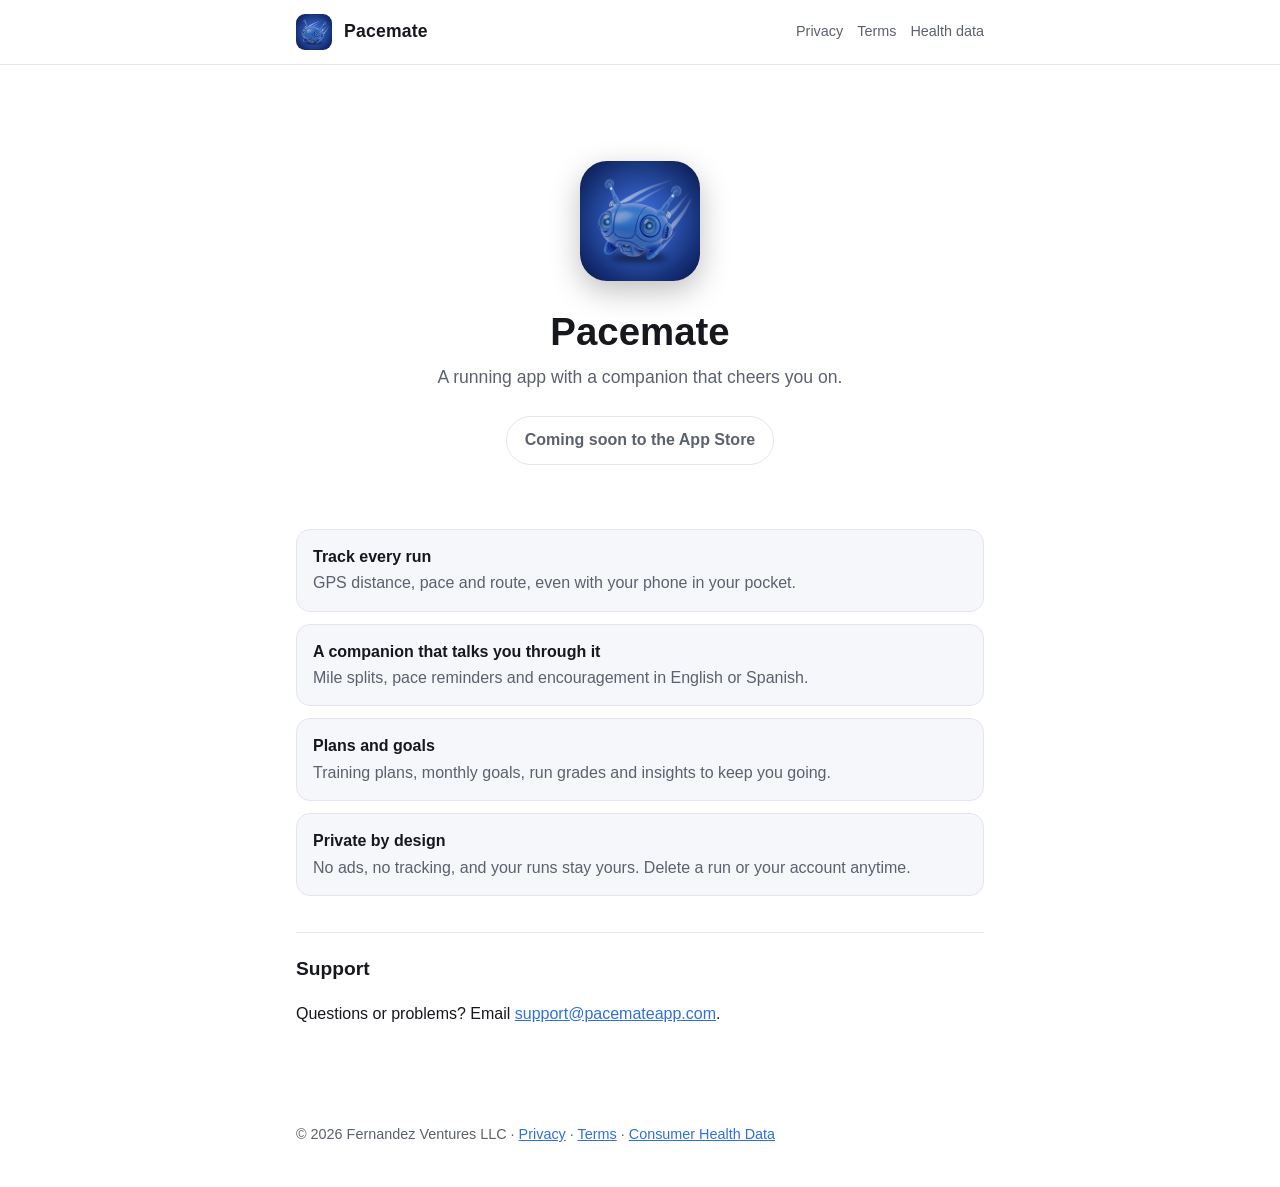
==== index.html @ 358ebb67 "Pacemate website: home, privacy, terms, consumer health data Co-Authored-By: Claude Opus 5.5 <norepl" ====
<!doctype html>
<html lang="en">
<head>
<meta charset="utf-8">
<meta name="viewport" content="width=device-width, initial-scale=1">
<title>Pacemate</title>
<meta name="description" content="Pacemate is a running app with a companion that cheers you on: GPS run tracking, spoken updates, training plans and goals.">
<link rel="icon" href="favicon.png">
<link rel="stylesheet" href="style.css">
<style>
  .hero { text-align:center; padding:56px 0 24px; }
  .hero img { width:120px; height:120px; border-radius:27px; box-shadow:0 10px 30px rgba(0,0,0,.25); }
  .hero h1 { font-size:2.4rem; margin:20px 0 8px; }
  .hero p { color:var(--muted); font-size:1.1rem; margin:0 auto; max-width:460px; }
  .badge { display:inline-block; margin-top:24px; padding:10px 18px; border-radius:999px; border:1px solid var(--line); color:var(--muted); font-weight:600; }
  .features { list-style:none; padding:0; margin:40px 0 0; display:grid; gap:12px; }
  .features li { background:var(--card); border:1px solid var(--line); border-radius:14px; padding:14px 16px; margin:0; }
  .features strong { display:block; }
  .features span { color:var(--muted); }
</style>
</head>
<body>
<header class="site">
  <div class="bar">
    <img src="icon.png" alt="Pacemate app icon">
    <span class="name">Pacemate</span>
    <nav>
      <a href="privacy.html">Privacy</a>
      <a href="terms.html">Terms</a>
      <a href="consumer-health-data.html">Health data</a>
    </nav>
  </div>
</header>
<main>
  <section class="hero">
    <img src="icon.png" alt="">
    <h1>Pacemate</h1>
    <p>A running app with a companion that cheers you on.</p>
    <span class="badge">Coming soon to the App Store</span>
  </section>

  <ul class="features">
    <li><strong>Track every run</strong><span>GPS distance, pace and route, even with your phone in your pocket.</span></li>
    <li><strong>A companion that talks you through it</strong><span>Mile splits, pace reminders and encouragement in English or Spanish.</span></li>
    <li><strong>Plans and goals</strong><span>Training plans, monthly goals, run grades and insights to keep you going.</span></li>
    <li><strong>Private by design</strong><span>No ads, no tracking, and your runs stay yours. Delete a run or your account anytime.</span></li>
  </ul>

  <h2 id="support">Support</h2>
  <p>Questions or problems? Email <a href="mailto:support@pacemateapp.com">support@pacemateapp.com</a>.</p>
</main>
<footer>&copy; 2026 Fernandez Ventures LLC &middot; <a href="privacy.html">Privacy</a> &middot; <a href="terms.html">Terms</a> &middot; <a href="consumer-health-data.html">Consumer Health Data</a></footer>
</body>
</html>
---- style.css ----
:root { --bg:#ffffff; --fg:#16181d; --muted:#5b616e; --line:#e3e6ec; --accent:#2f6fe0; --card:#f5f7fa; }
@media (prefers-color-scheme: dark) {
  :root { --bg:#0d0e11; --fg:#ececf0; --muted:#9aa0ad; --line:#24262c; --accent:#6fa8ff; --card:#16181d; }
}
* { box-sizing:border-box; }
body { margin:0; background:var(--bg); color:var(--fg);
  font:16px/1.65 -apple-system, BlinkMacSystemFont, "Segoe UI", Roboto, Helvetica, Arial, sans-serif;
  -webkit-text-size-adjust:100%; }
main { max-width:720px; margin:0 auto; padding:40px 16px 80px; }
h1 { font-size:2rem; line-height:1.2; margin:0 0 4px; }
h2 { font-size:1.2rem; margin:36px 0 8px; padding-top:20px; border-top:1px solid var(--line); }
h3 { font-size:1rem; margin:20px 0 4px; }
.meta { color:var(--muted); margin:0 0 24px; }
ul { padding-left:22px; }
li { margin:4px 0; }
a { color:var(--accent); overflow-wrap:anywhere; }
.table-wrap { overflow-x:auto; margin:12px 0; }
table { border-collapse:collapse; width:100%; font-size:.95rem; }
th, td { text-align:left; padding:8px 10px; border-bottom:1px solid var(--line); vertical-align:top; }
th { color:var(--muted); font-weight:600; }
.callout { background:var(--card); border:1px solid var(--line); border-radius:12px; padding:14px 16px; margin:16px 0; }
.caps { text-transform:uppercase; font-size:.92rem; }
header.site { border-bottom:1px solid var(--line); }
header.site .bar { max-width:720px; margin:0 auto; padding:14px 16px; display:flex; align-items:center; gap:12px; }
header.site img { width:36px; height:36px; border-radius:9px; }
header.site .name { font-weight:700; font-size:1.1rem; letter-spacing:.2px; color:var(--fg); text-decoration:none; }
header.site nav { margin-left:auto; display:flex; gap:14px; font-size:.9rem; flex-wrap:wrap; justify-content:flex-end; }
header.site nav a { color:var(--muted); text-decoration:none; }
header.site nav a[aria-current="page"] { color:var(--fg); font-weight:600; }
footer { max-width:720px; margin:0 auto; padding:0 16px 40px; color:var(--muted); font-size:.9rem; }
@media (max-width: 560px) {
  table, tbody, tr, td { display:block; width:100%; }
  tr:first-child { display:none; }
  tr { border-bottom:1px solid var(--line); padding:8px 0; }
  td { border:0; padding:2px 0; }
  td:first-child { font-weight:700; }
}
@media (max-width: 560px) {
  td[data-label]:not(:first-child)::before { content: attr(data-label) ": "; color:var(--muted); font-weight:600; }
}
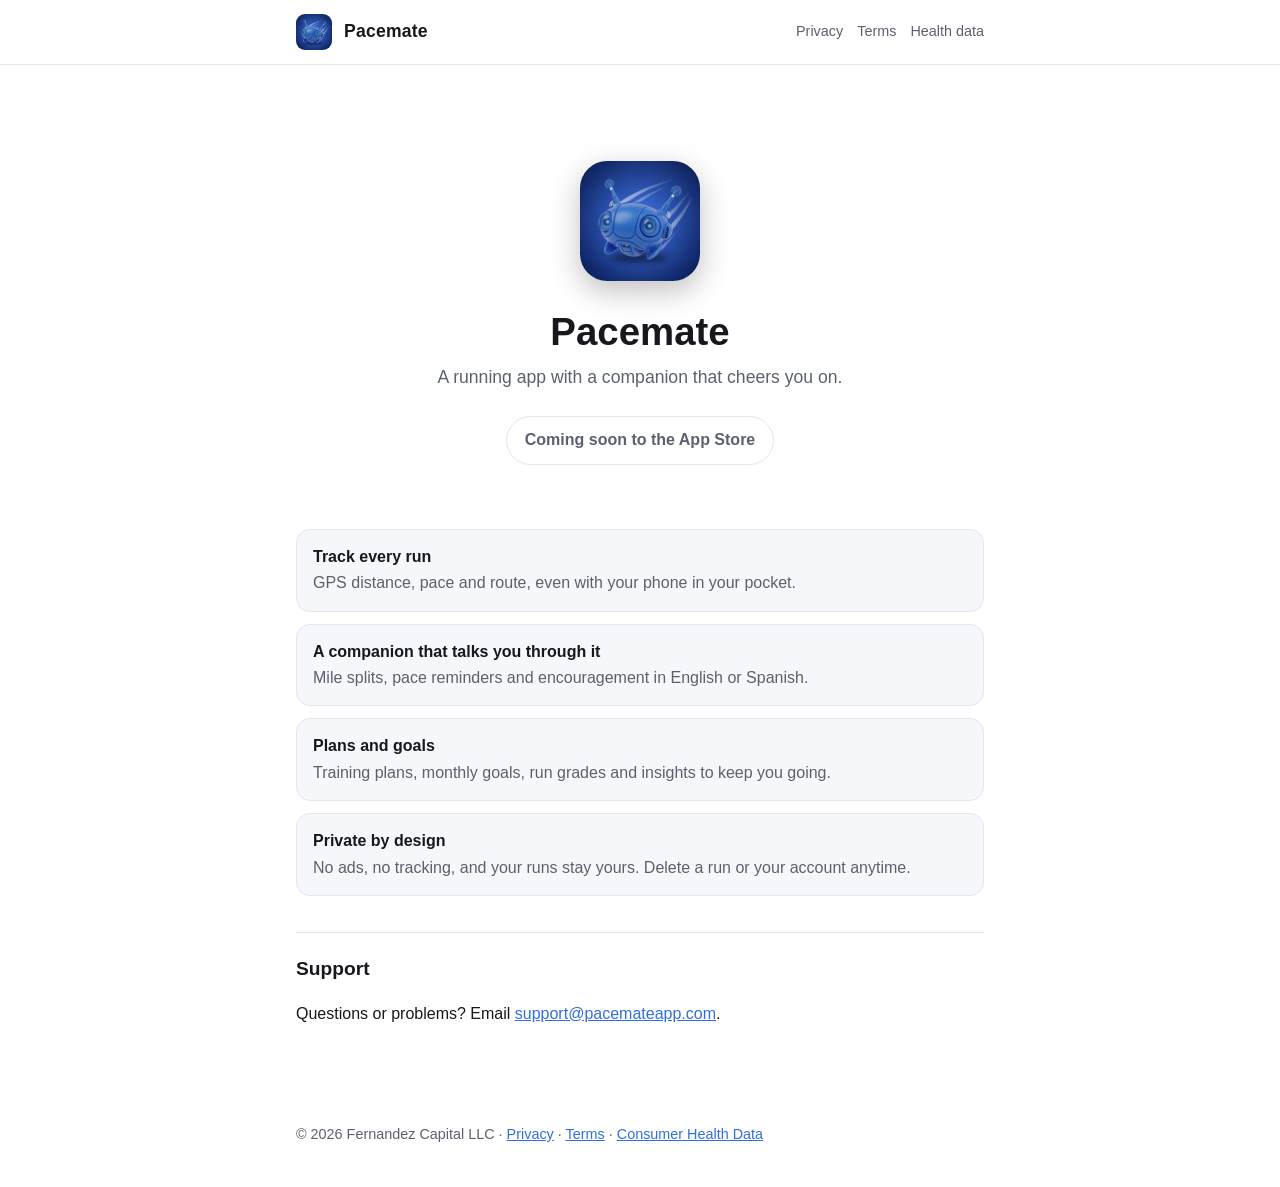
==== commit 99c8f3aa: "Name the operator Fernandez Capital LLC Co-Authored-By: Claude Opus 5.5 <noreply@anthropic.com>" ====
--- a/index.html
+++ b/index.html
@@ -49,6 +49,6 @@
   <h2 id="support">Support</h2>
   <p>Questions or problems? Email <a href="mailto:support@pacemateapp.com">support@pacemateapp.com</a>.</p>
 </main>
-<footer>&copy; 2026 Fernandez Ventures LLC &middot; <a href="privacy.html">Privacy</a> &middot; <a href="terms.html">Terms</a> &middot; <a href="consumer-health-data.html">Consumer Health Data</a></footer>
+<footer>&copy; 2026 Fernandez Capital LLC &middot; <a href="privacy.html">Privacy</a> &middot; <a href="terms.html">Terms</a> &middot; <a href="consumer-health-data.html">Consumer Health Data</a></footer>
 </body>
 </html>
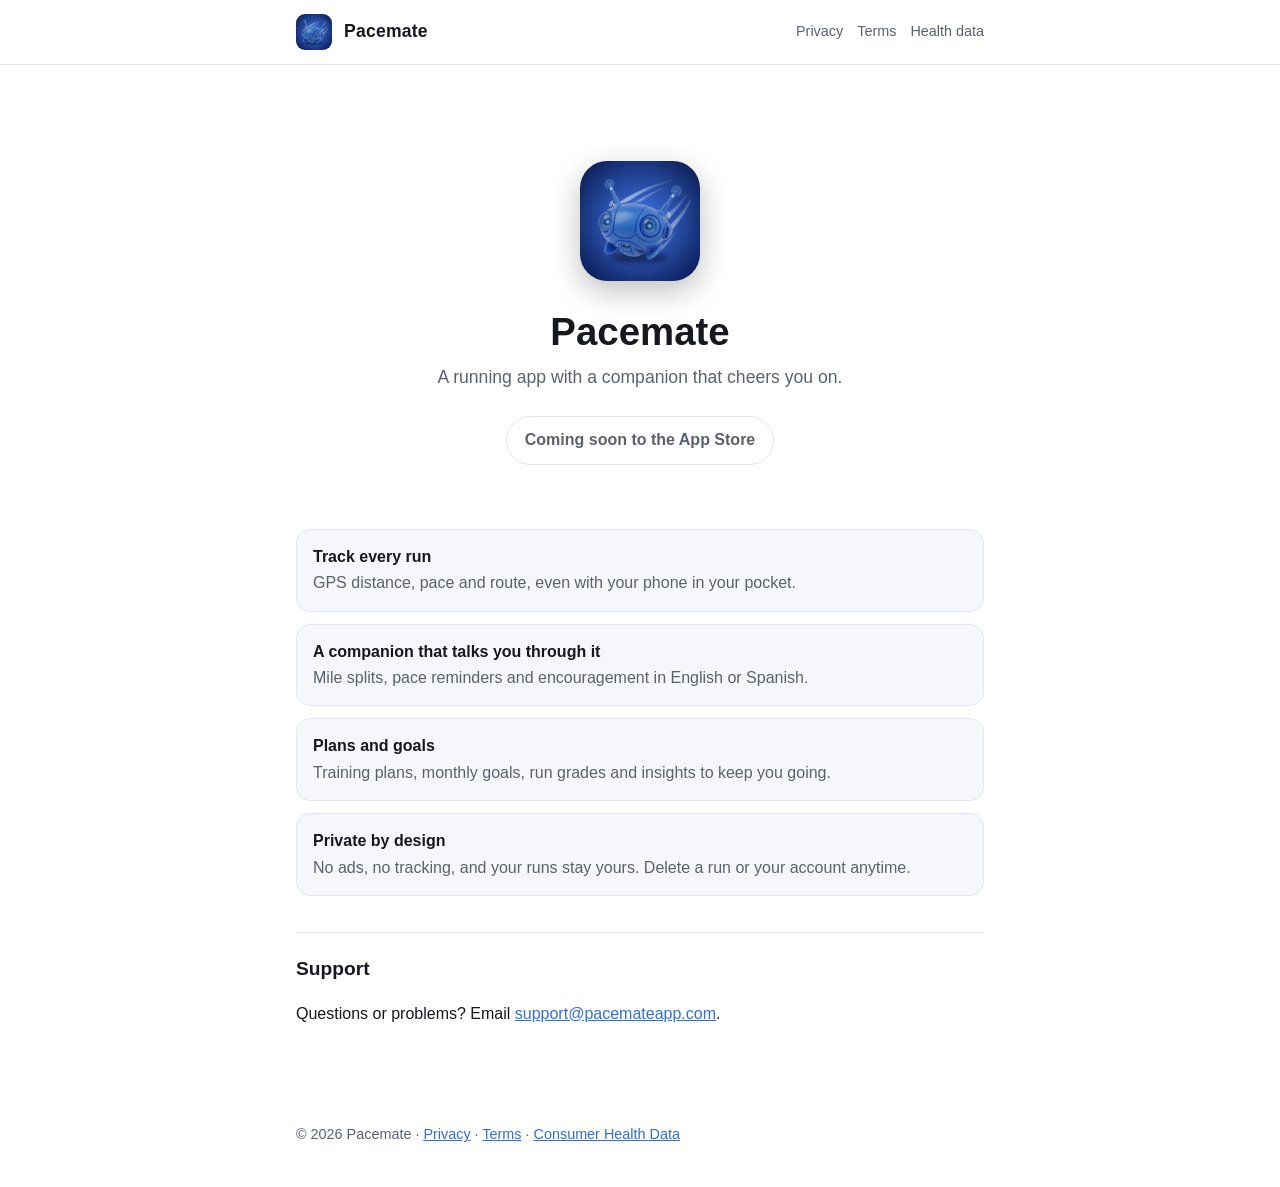
==== commit 31ee857c: "Use Pacemate as the operator name until the LLC is registered Co-Authored-By: Claude Opus 5.5 <norep" ====
--- a/index.html
+++ b/index.html
@@ -49,6 +49,6 @@
   <h2 id="support">Support</h2>
   <p>Questions or problems? Email <a href="mailto:support@pacemateapp.com">support@pacemateapp.com</a>.</p>
 </main>
-<footer>&copy; 2026 Fernandez Capital LLC &middot; <a href="privacy.html">Privacy</a> &middot; <a href="terms.html">Terms</a> &middot; <a href="consumer-health-data.html">Consumer Health Data</a></footer>
+<footer>&copy; 2026 Pacemate &middot; <a href="privacy.html">Privacy</a> &middot; <a href="terms.html">Terms</a> &middot; <a href="consumer-health-data.html">Consumer Health Data</a></footer>
 </body>
 </html>
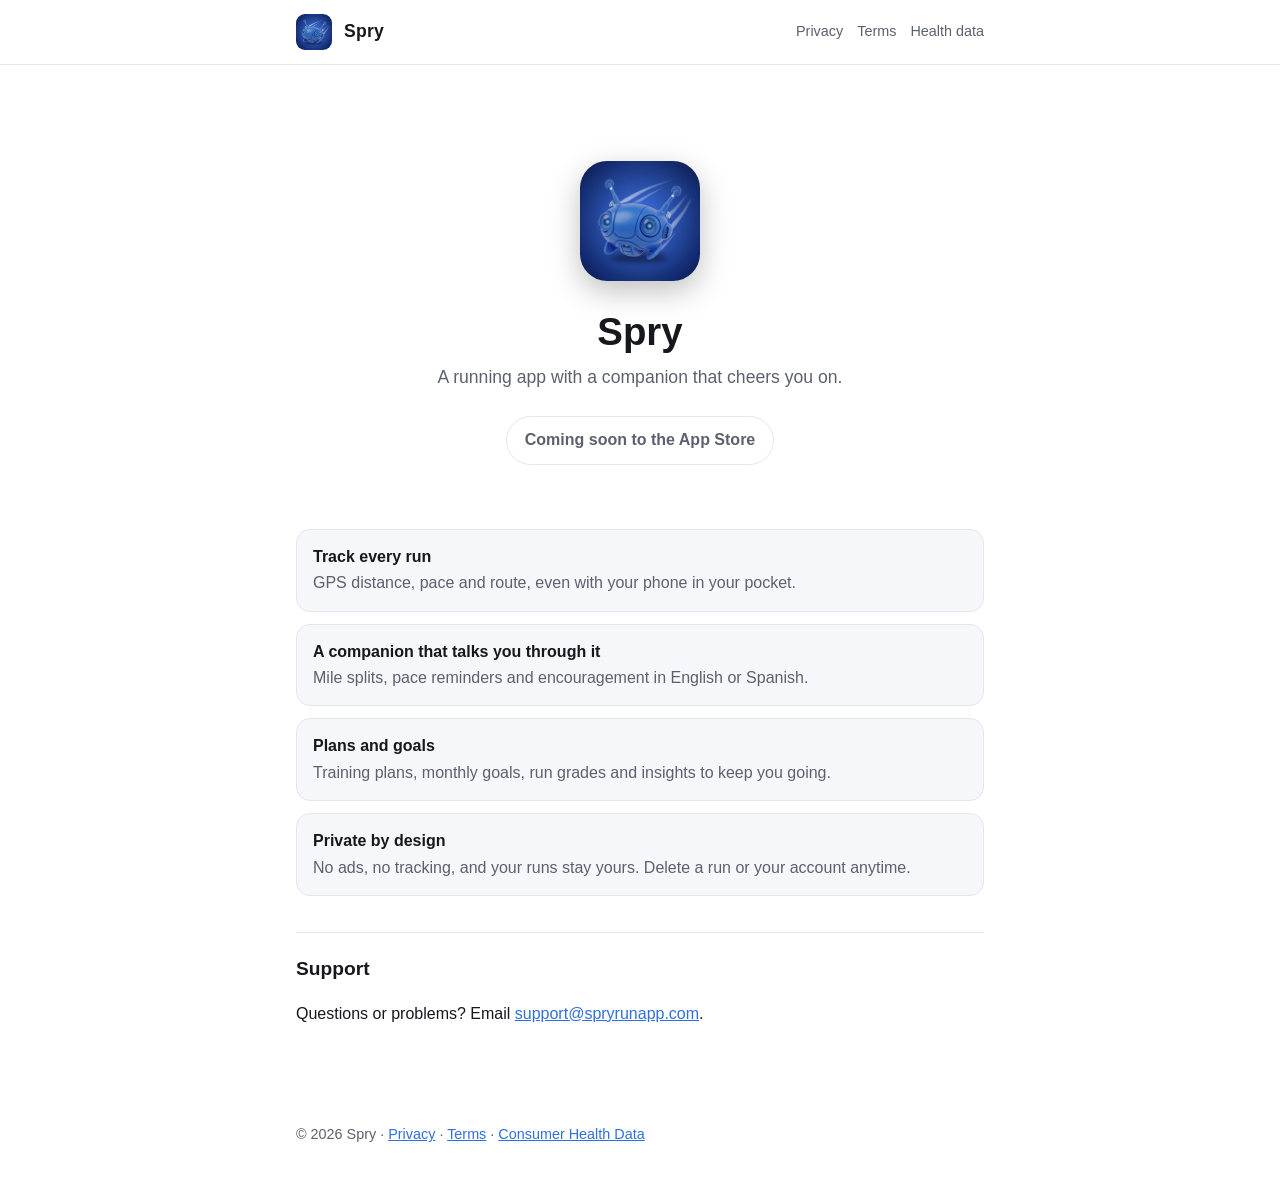
==== commit 4b104738: "Rename the site to Spry on spryrunapp.com Co-Authored-By: Claude Opus 5.5 <noreply@anthropic.com>" ====
--- a/index.html
+++ b/index.html
@@ -3,8 +3,10 @@
 <head>
 <meta charset="utf-8">
 <meta name="viewport" content="width=device-width, initial-scale=1">
-<title>Pacemate</title>
-<meta name="description" content="Pacemate is a running app with a companion that cheers you on: GPS run tracking, spoken updates, training plans and goals.">
+<meta http-equiv="Content-Security-Policy" content="default-src 'none'; img-src 'self'; style-src 'self' 'unsafe-inline'; base-uri 'none'; form-action 'none'">
+<meta name="referrer" content="strict-origin-when-cross-origin">
+<title>Spry</title>
+<meta name="description" content="Spry is a running app with a companion that cheers you on: GPS run tracking, spoken updates, training plans and goals.">
 <link rel="icon" href="favicon.png">
 <link rel="stylesheet" href="style.css">
 <style>
@@ -22,8 +24,8 @@
 <body>
 <header class="site">
   <div class="bar">
-    <img src="icon.png" alt="Pacemate app icon">
-    <span class="name">Pacemate</span>
+    <img src="icon.png" alt="Spry app icon">
+    <span class="name">Spry</span>
     <nav>
       <a href="privacy.html">Privacy</a>
       <a href="terms.html">Terms</a>
@@ -34,7 +36,7 @@
 <main>
   <section class="hero">
     <img src="icon.png" alt="">
-    <h1>Pacemate</h1>
+    <h1>Spry</h1>
     <p>A running app with a companion that cheers you on.</p>
     <span class="badge">Coming soon to the App Store</span>
   </section>
@@ -47,8 +49,8 @@
   </ul>
 
   <h2 id="support">Support</h2>
-  <p>Questions or problems? Email <a href="mailto:support@pacemateapp.com">support@pacemateapp.com</a>.</p>
+  <p>Questions or problems? Email <a href="mailto:support@spryrunapp.com">support@spryrunapp.com</a>.</p>
 </main>
-<footer>&copy; 2026 Pacemate &middot; <a href="privacy.html">Privacy</a> &middot; <a href="terms.html">Terms</a> &middot; <a href="consumer-health-data.html">Consumer Health Data</a></footer>
+<footer>&copy; 2026 Spry &middot; <a href="privacy.html">Privacy</a> &middot; <a href="terms.html">Terms</a> &middot; <a href="consumer-health-data.html">Consumer Health Data</a></footer>
 </body>
 </html>
